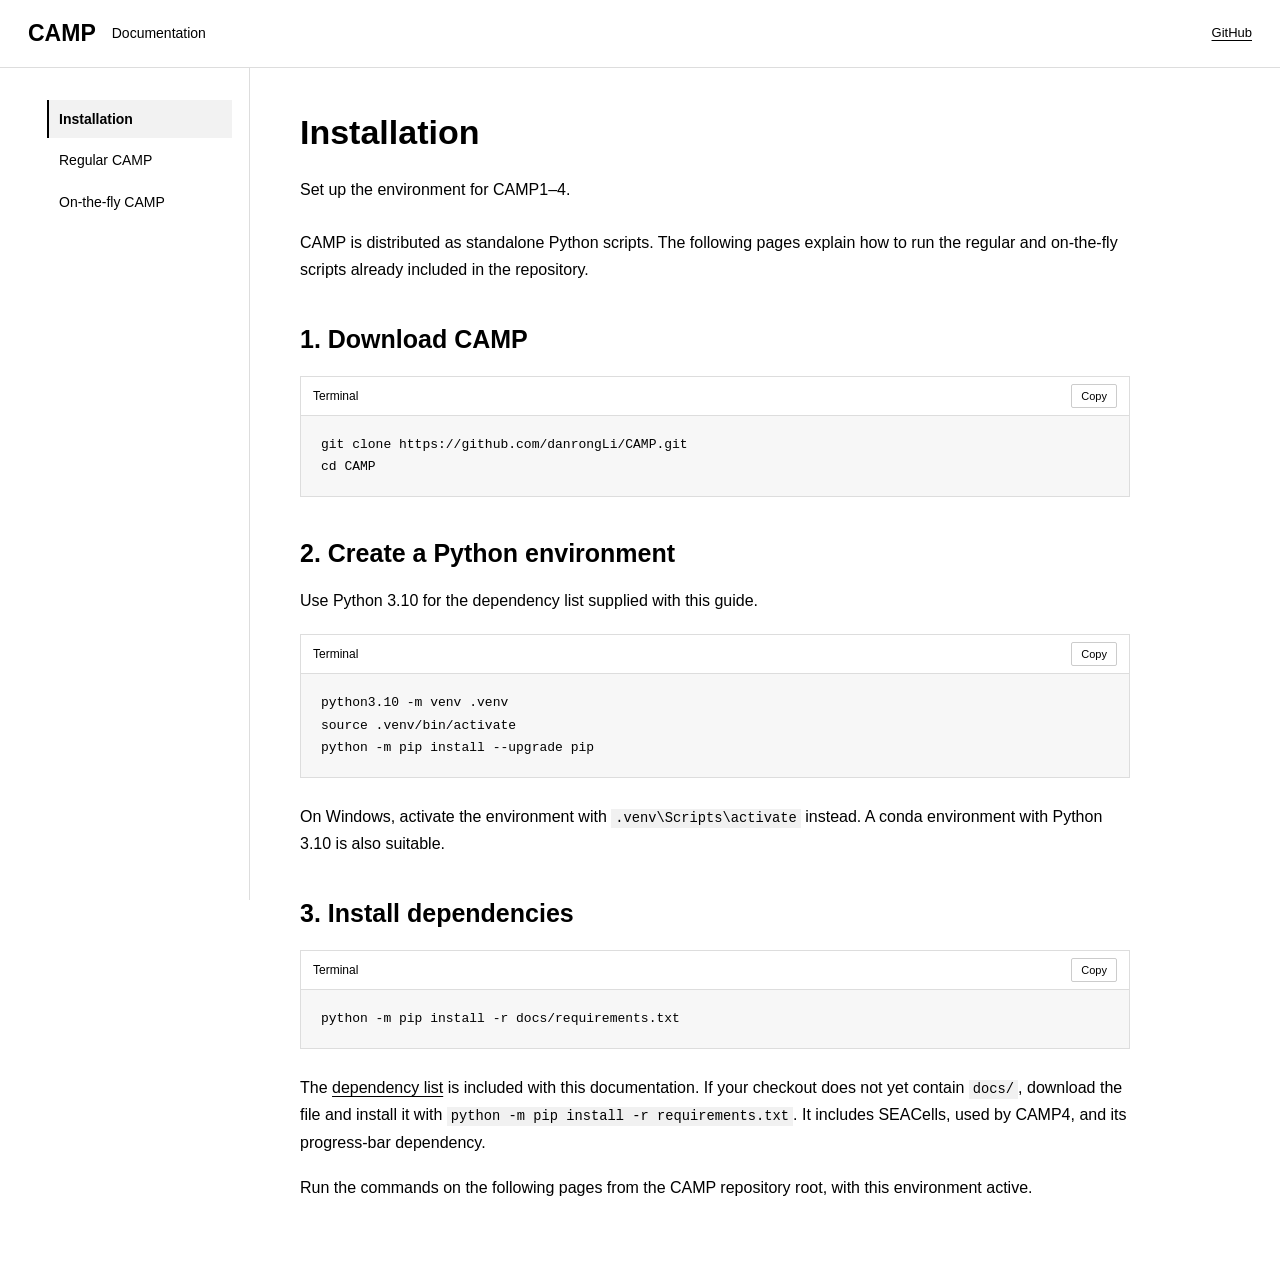
==== docs/index.html @ 0e372300 "add tutorial" ====
<!doctype html>
<html lang="en"><head><meta charset="utf-8"><meta name="viewport" content="width=device-width,initial-scale=1">
<title>Installation · CAMP documentation</title>
<meta name="description" content="Set up the environment for CAMP1–4.">
<meta name="theme-color" content="#ffffff"><link rel="icon" href="data:,">
<link rel="stylesheet" href="assets/style.css"><script defer src="assets/app.js"></script>
</head><body><a class="skip" href="#main">Skip to content</a>
<header class="topbar"><a class="brand" href="index.html"><strong>CAMP</strong><span class="brand-detail">Documentation</span></a>
<div class="top-actions"><a class="repo-link" href="https://github.com/danrongLi/CAMP">GitHub</a><button class="menu-toggle" aria-expanded="false" aria-controls="sidebar" type="button">Menu</button></div></header>
<div class="layout"><aside class="sidebar" id="sidebar"><nav aria-label="Documentation"><a href="index.html" aria-current="page"><span>Installation</span></a><a href="regular.html"><span>Regular CAMP</span></a><a href="on-the-fly.html"><span>On-the-fly CAMP</span></a></nav></aside>
<main id="main"><h1>Installation</h1><p class="lead">Set up the environment for CAMP1–4.</p><p>CAMP is distributed as standalone Python scripts. The following pages explain how to run the regular and on-the-fly scripts already included in the repository.</p>
    <h2 id="download">1. Download CAMP</h2><div class="code-block"><div class="code-label">Terminal</div><pre><code>git clone https://github.com/danrongLi/CAMP.git
cd CAMP</code></pre></div><h2 id="environment">2. Create a Python environment</h2><p>Use Python 3.10 for the dependency list supplied with this guide.</p><div class="code-block"><div class="code-label">Terminal</div><pre><code>python3.10 -m venv .venv
source .venv/bin/activate
python -m pip install --upgrade pip</code></pre></div><p>On Windows, activate the environment with <code>.venv\Scripts\activate</code> instead. A conda environment with Python 3.10 is also suitable.</p>
    <h2 id="dependencies">3. Install dependencies</h2><div class="code-block"><div class="code-label">Terminal</div><pre><code>python -m pip install -r docs/requirements.txt</code></pre></div><p>The <a href="requirements.txt">dependency list</a> is included with this documentation. If your checkout does not yet contain <code>docs/</code>, download the file and install it with <code>python -m pip install -r requirements.txt</code>. It includes SEACells, used by CAMP4, and its progress-bar dependency.</p>
    <p>Run the commands on the following pages from the CAMP repository root, with this environment active.</p></main></div>
</body></html>
---- docs/assets/style.css ----
@charset "UTF-8";

:root {
  --ink: #000;
  --line: #ddd;
  --paper: #fff;
  --wash: #f7f7f7;
  --sans: -apple-system, BlinkMacSystemFont, "Segoe UI", Arial, sans-serif;
  --mono: ui-monospace, SFMono-Regular, Menlo, Consolas, monospace;
}

* { box-sizing: border-box; }
html { scroll-padding-top: 85px; }
body { margin: 0; color: var(--ink); background: var(--paper); font: 16px/1.7 var(--sans); }
a { color: #000; text-decoration: underline; text-underline-offset: 3px; }
a:hover { text-decoration-thickness: 2px; }
button, input, select { font: inherit; color: #000; }
button { cursor: pointer; }
a, button, input, select { outline-offset: 4px; }
:focus-visible { outline: 2px solid #000; }
img { max-width: 100%; height: auto; }
p { margin: 0 0 18px; }
ul, ol { padding-left: 24px; margin: 14px 0 24px; }
li + li { margin-top: 7px; }
strong { font-weight: 650; }
h1 { font-size: 34px; line-height: 1.25; font-weight: 650; margin: 0 0 22px; }
h2 { font-size: 25px; line-height: 1.3; font-weight: 600; margin: 40px 0 17px; }
h3 { font-size: 18px; line-height: 1.4; font-weight: 600; margin: 26px 0 12px; }
code { font: .86em/1.6 var(--mono); background: #f1f1f1; padding: 2px 4px; overflow-wrap: anywhere; }
pre { font: 13px/1.7 var(--mono); white-space: pre; overflow: auto; margin: 0; padding: 18px 20px; background: var(--wash); border-top: 1px solid var(--line); tab-size: 4; }
pre code { font: inherit; background: none; padding: 0; overflow-wrap: normal; }
.lead { font-size: 16px; line-height: 1.7; margin-bottom: 26px; }
.small, .source { font-size: 13px; }
.source { margin: -5px 0 23px; }
.topbar { height: 68px; position: sticky; top: 0; z-index: 20; background: #fff; border-bottom: 1px solid var(--line); display: flex; align-items: center; justify-content: space-between; padding: 0 28px; gap: 20px; }
.brand { display: flex; align-items: center; gap: 16px; color: #000; white-space: nowrap; text-decoration: none; }
.brand strong { font-size: 23px; }
.brand:hover { text-decoration: none; }
.brand-detail { font-size: 14px; font-weight: 400; }
.top-actions { display: flex; gap: 24px; align-items: center; }
.repo-link { font-size: 13px; }
.layout { display: grid; grid-template-columns: 220px minmax(0, 930px); max-width: 1220px; margin: 0 auto; min-height: calc(100vh - 68px); }
.sidebar { border-right: 1px solid var(--line); padding: 29px 17px; position: sticky; top: 68px; height: calc(100vh - 68px); overflow: auto; background: #fff; }
.sidebar nav > a { display: block; padding: 9px 12px; line-height: 1.45; font-size: 14px; margin: 3px 0; color: #000; text-decoration: none; }
.sidebar nav > a:hover { text-decoration: underline; }
.sidebar nav > a[aria-current] { font-weight: 650; background: #f2f2f2; border-left: 2px solid #000; padding-left: 10px; }
main { padding: 43px 50px 65px; min-width: 0; }
.code-block { border: 1px solid var(--line); margin: 20px 0 25px; overflow: hidden; }
.code-label { padding: 7px 12px; display: flex; align-items: center; justify-content: space-between; background: #fff; font-size: 12px; line-height: 1.5; }
.copy-button { font-size: 11px; border: 1px solid #ccc; border-radius: 2px; padding: 3px 9px; background: #fff; }
.copy-button:hover { border-color: #000; }
.note { background: var(--wash); border-left: 2px solid #777; padding: 15px 19px; margin: 24px 0; font-size: 14px; }
.note p:last-child { margin-bottom: 0; }
.note strong { display: block; margin-bottom: 5px; }
.table-wrap { max-width: 100%; overflow: auto; margin: 23px 0; border: 1px solid var(--line); }
table { width: 100%; border-collapse: collapse; font-size: 13px; text-align: left; }
th { background: #f5f5f5; font-weight: 650; }
th, td { padding: 12px 14px; vertical-align: top; border-bottom: 1px solid var(--line); }
tr:last-child td { border-bottom: 0; }
td code { font-size: 12px; }
.file-list { font-size: 14px; }
.next-page { display: block; border-top: 1px solid var(--line); padding-top: 22px; margin-top: 34px; font-size: 14px; }
.next-page span { display: block; font-size: 12px; }
.menu-toggle { display: none; }
.skip { position: absolute; top: -80px; left: 20px; z-index: 50; background: #fff; padding: 10px; }
.skip:focus { top: 10px; }

@media (max-width: 950px) {
  .layout { grid-template-columns: 190px minmax(0, 1fr); }
  .sidebar { padding-left: 10px; padding-right: 10px; }
  main { padding: 38px 30px 55px; }
}
@media (max-width: 760px) {
  .topbar { height: 62px; padding: 0 18px; gap: 10px; }
  .brand { gap: 10px; }
  .brand strong { font-size: 21px; }
  .brand-detail { display: none; }
  .top-actions { gap: 10px; }
  .repo-link { display: none; }
  .menu-toggle { display: block; border: 1px solid #ccc; background: #fff; border-radius: 3px; padding: 6px 10px; font-size: 12px; }
  .layout { display: block; }
  .sidebar { display: none; position: fixed; top: 62px; bottom: 0; width: 270px; z-index: 19; height: calc(100vh - 62px); border-right: 1px solid #aaa; }
  .sidebar.open { display: block; }
  main { padding: 30px 20px 45px; }
  h1 { font-size: 29px; }
  h2 { font-size: 23px; }
  pre { font-size: 12px; padding: 16px 14px; }
  th, td { padding: 10px 12px; }
}
@media print {
  .topbar, .sidebar, .copy-button, .next-page { display: none; }
  .layout { display: block; }
  main { padding: 0; }
  h1 { font-size: 28px; }
  h2 { break-after: avoid; }
  .code-block, tr { break-inside: avoid; }
  body { font-size: 11px; }
  pre { white-space: pre-wrap; }
}
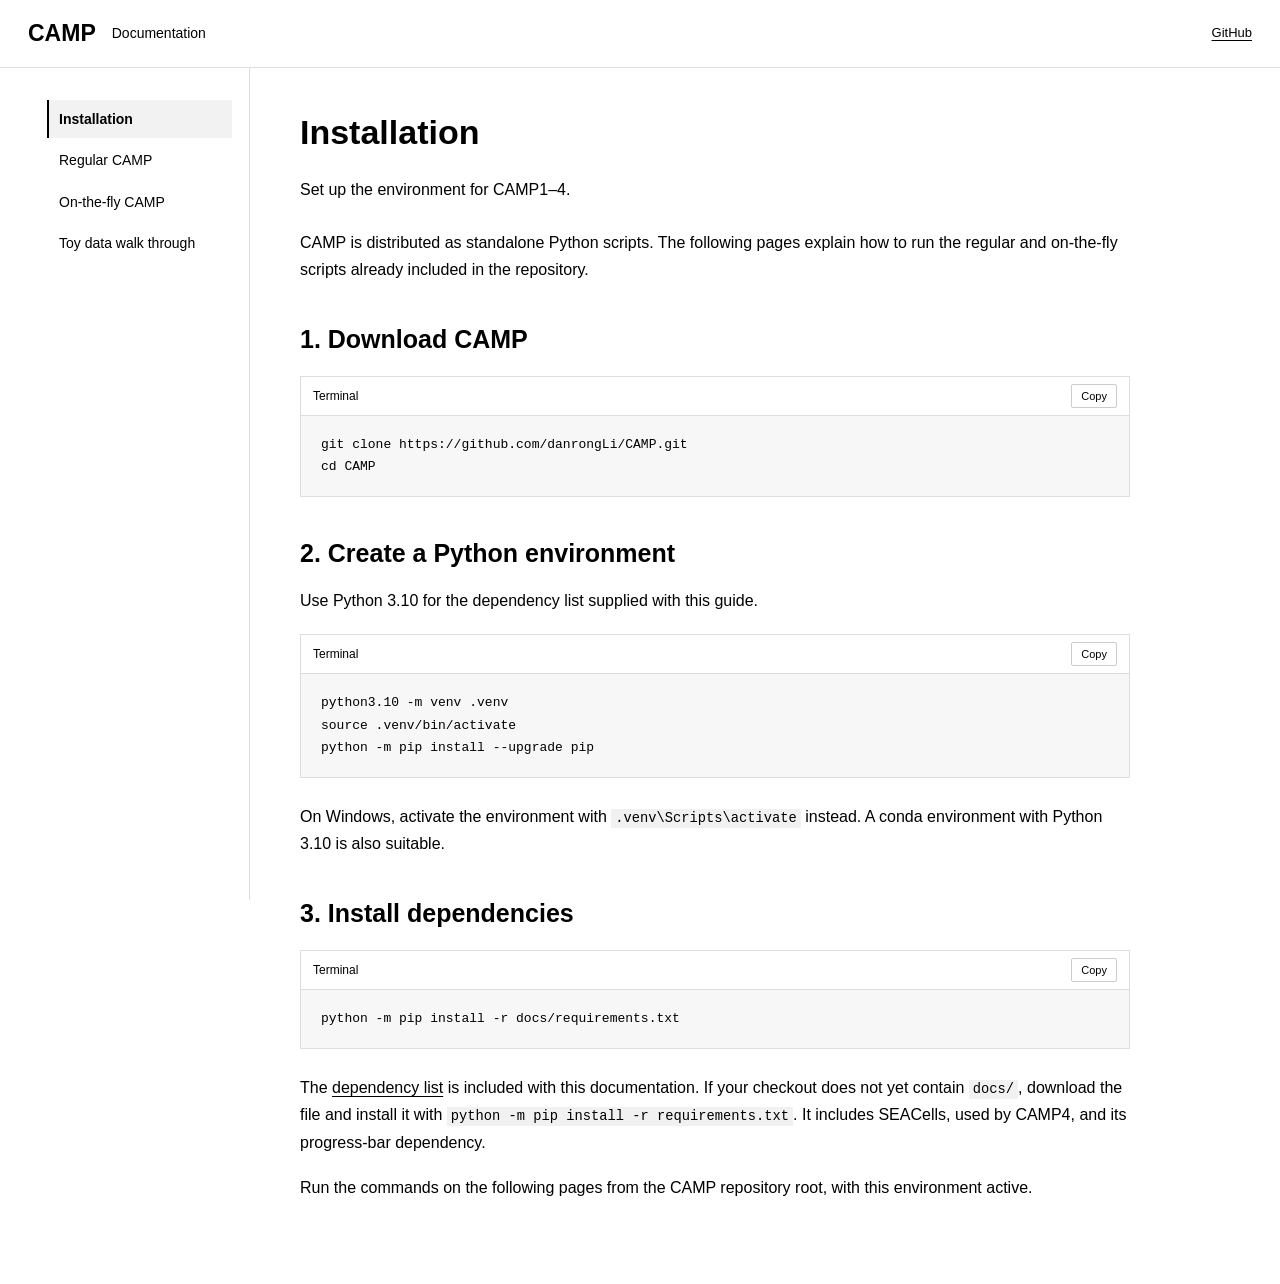
==== commit 9e24211f: "add tutorial" ====
--- a/docs/index.html
+++ b/docs/index.html
@@ -7,7 +7,7 @@
 </head><body><a class="skip" href="#main">Skip to content</a>
 <header class="topbar"><a class="brand" href="index.html"><strong>CAMP</strong><span class="brand-detail">Documentation</span></a>
 <div class="top-actions"><a class="repo-link" href="https://github.com/danrongLi/CAMP">GitHub</a><button class="menu-toggle" aria-expanded="false" aria-controls="sidebar" type="button">Menu</button></div></header>
-<div class="layout"><aside class="sidebar" id="sidebar"><nav aria-label="Documentation"><a href="index.html" aria-current="page"><span>Installation</span></a><a href="regular.html"><span>Regular CAMP</span></a><a href="on-the-fly.html"><span>On-the-fly CAMP</span></a></nav></aside>
+<div class="layout"><aside class="sidebar" id="sidebar"><nav aria-label="Documentation"><a href="index.html" aria-current="page"><span>Installation</span></a><a href="regular.html"><span>Regular CAMP</span></a><a href="on-the-fly.html"><span>On-the-fly CAMP</span></a><a href="synthetic.html"><span>Toy data walk through</span></a></nav></aside>
 <main id="main"><h1>Installation</h1><p class="lead">Set up the environment for CAMP1–4.</p><p>CAMP is distributed as standalone Python scripts. The following pages explain how to run the regular and on-the-fly scripts already included in the repository.</p>
     <h2 id="download">1. Download CAMP</h2><div class="code-block"><div class="code-label">Terminal</div><pre><code>git clone https://github.com/danrongLi/CAMP.git
 cd CAMP</code></pre></div><h2 id="environment">2. Create a Python environment</h2><p>Use Python 3.10 for the dependency list supplied with this guide.</p><div class="code-block"><div class="code-label">Terminal</div><pre><code>python3.10 -m venv .venv
